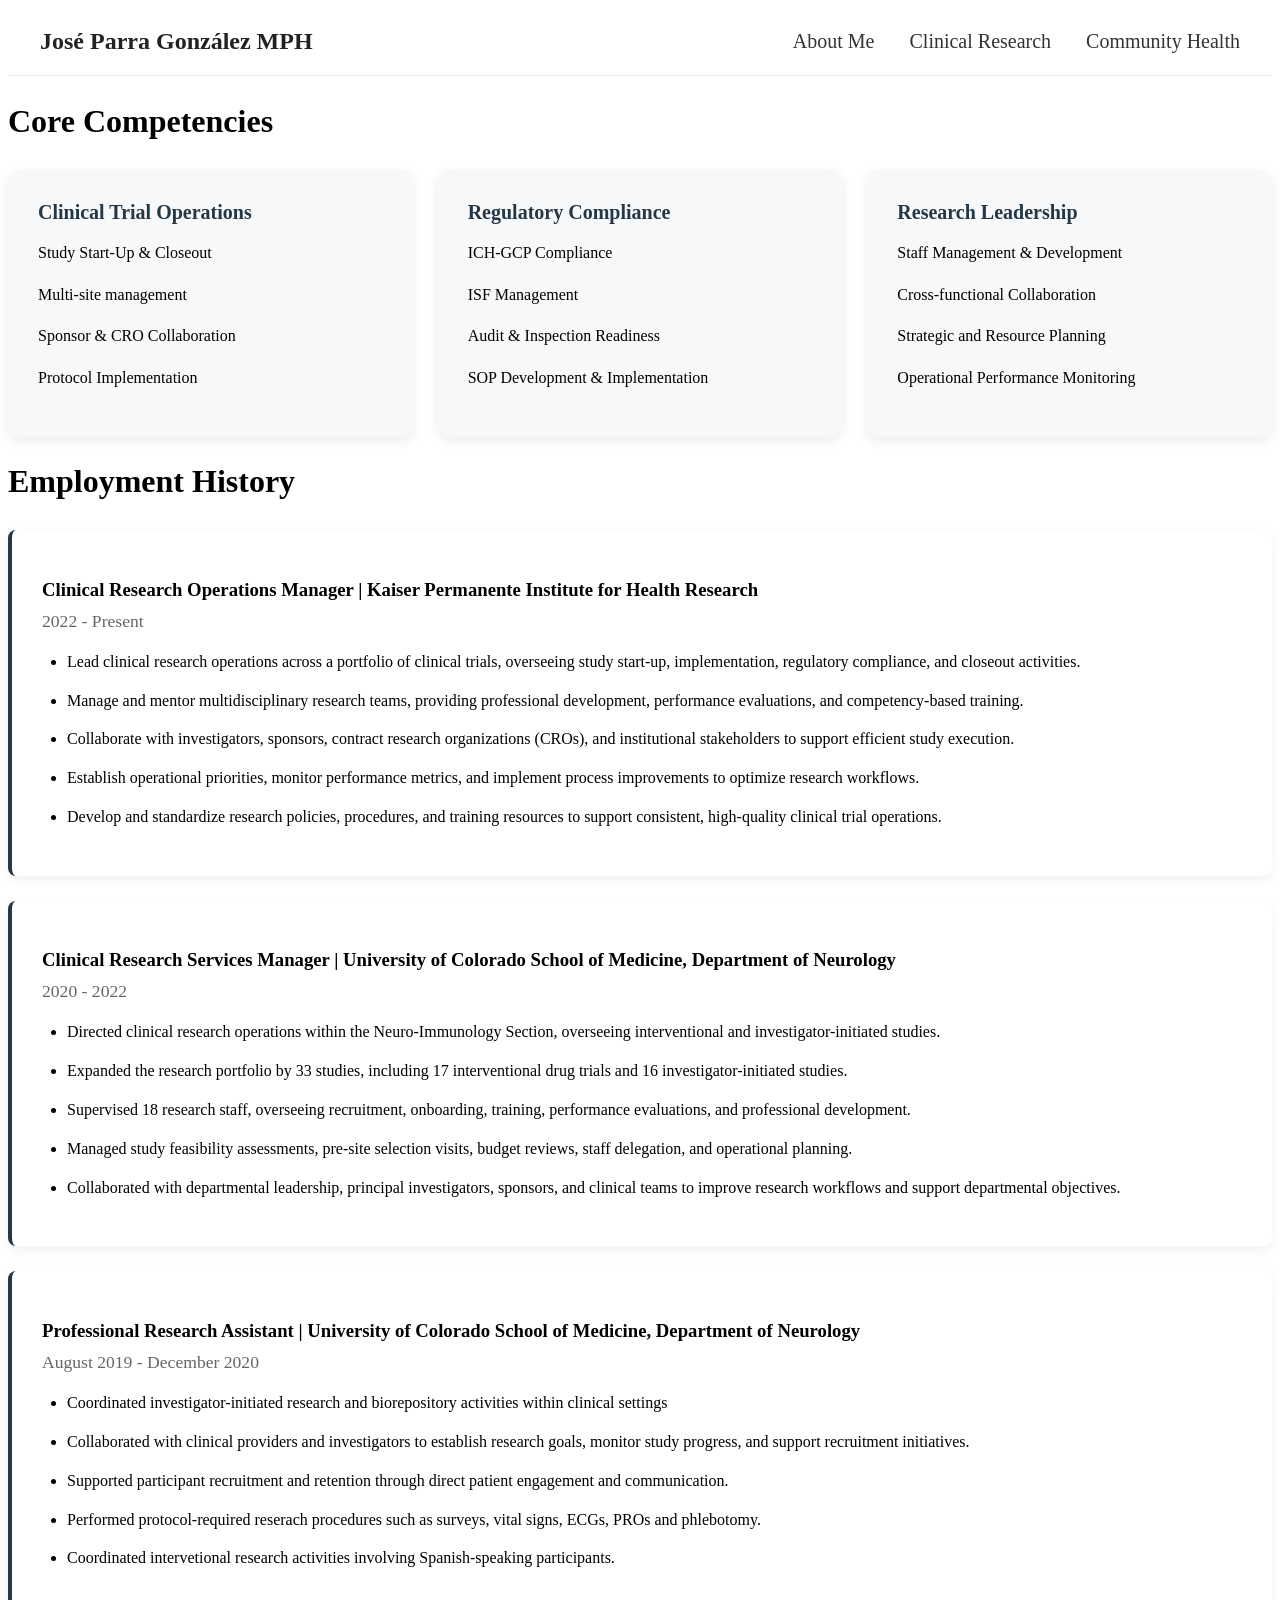
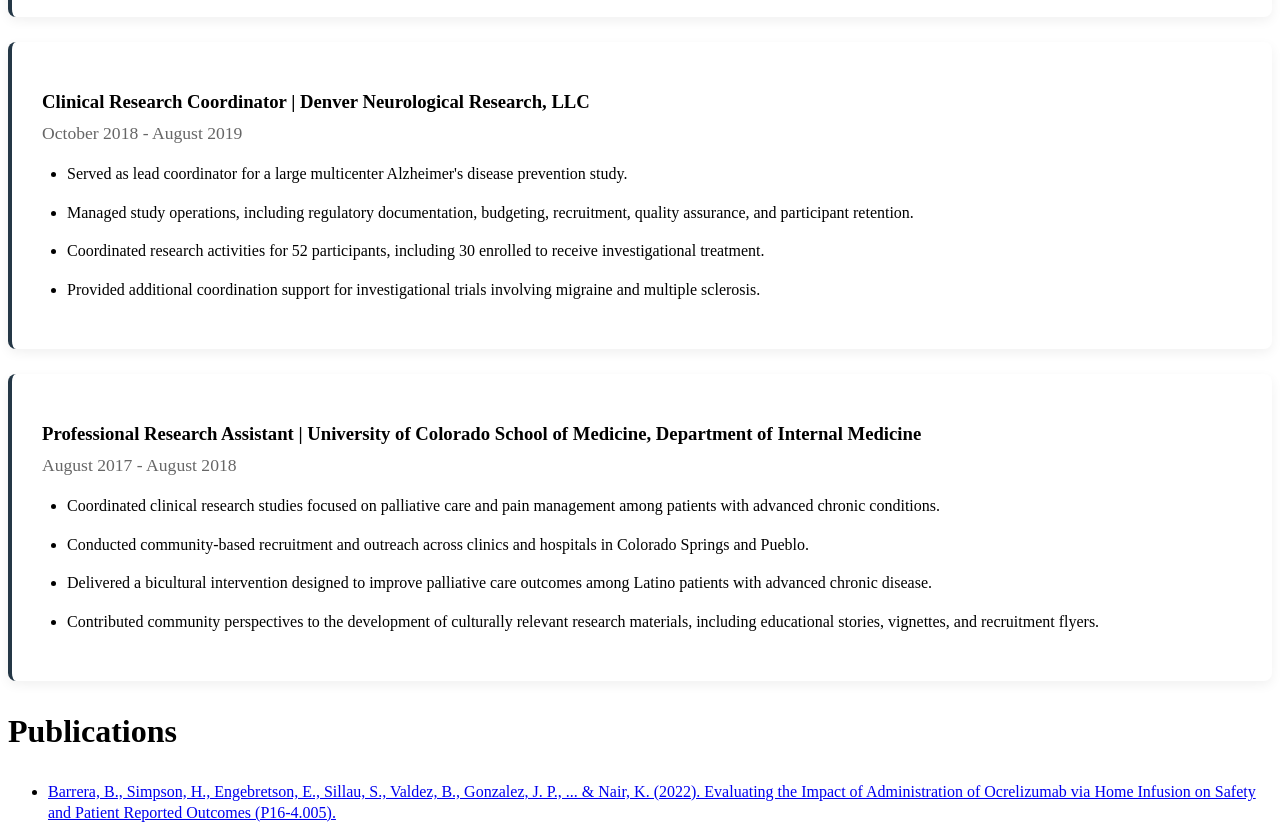
==== clinical.html @ 6e9a09c0 "Initial website" ====
<!DOCTYPE html>
<html lang="en">
<head>
    <meta charset="UTF-8">
    <meta name="viewport" content="width=device-width, initial-scale=1.0">
    <title>Clinical Research</title>
     <link rel=stylesheet href="styles.css">
</head>
<body>
    <header class="site-header">
    <nav class="navbar">

        <!-- Website Name -->
        <a href="index.html" class="nav-logo">José Parra González MPH</a>

        <!-- Mobile Hamburger Button -->
        <button class="menu-toggle" aria-label="Toggle navigation"
                aria-expanded="false" aria-controls="nav-links">
            ☰
        </button>

        <!-- Navigation Links -->
        <ul class="nav-links" id="nav-links">
            <li><a href="index.html">About Me</a></li>
            <li><a href="clinical.html">Clinical Research</a></li>
            <li><a href="publichealth.html">Community Health</a></li>
          
        </ul>
    </nav>
</header>
<main>
    <section class="core-competencies">
        <h2> Core Competencies </h2>
        <div class="competencies-grid">
            <div class="competency-card">
                <h2> Clinical Trial Operations</h2>
                <p> Study Start-Up & Closeout </p>
                <p> Multi-site management</p>
                <p> Sponsor & CRO Collaboration</p>
                <p> Protocol Implementation</p>
            </div>
            <div class="competency-card">
                <h2>Regulatory Compliance</h2>
                <p> ICH-GCP Compliance</p>
                <p> ISF Management</p>
                <p> Audit & Inspection Readiness</p>
                <p> SOP Development & Implementation</p>
            </div>
            <div class="competency-card">
                <h2> Research Leadership</h2>
                <p> Staff Management & Development</p>
                <p> Cross-functional Collaboration</p>
                <p> Strategic and Resource Planning</p>
                <p> Operational Performance Monitoring</p>
            </div>
        </div>
    </section>
    <section class="experience-section">
        <h2> Employment History</h2>
        <div class="experience-card">
            <h3> Clinical Research Operations Manager | Kaiser Permanente Institute for Health Research</h3>
            <span>2022 - Present </span>
            <ul>
                <li>
                    Lead clinical research operations across a portfolio of 
                    clinical trials, overseeing study start-up, implementation, regulatory compliance, and closeout activities.
                </li>
                <li>
                    Manage and mentor multidisciplinary research teams, 
                    providing professional development, performance evaluations, 
                    and competency-based training.
                </li>
                <li>
                    Collaborate with investigators, 
                    sponsors, contract research organizations (CROs), and 
                    institutional stakeholders to support efficient study execution.
                </li>
                <li>
                    Establish operational priorities, monitor performance metrics, 
                    and implement process improvements to optimize research workflows.
                </li>
                <li>
                    Develop and standardize research policies, 
                    procedures, and training resources to support 
                    consistent, high-quality clinical trial operations.
                </li>
            </ul>
        </div>
        <div class="experience-card">
            <h3> Clinical Research Services Manager | University of Colorado School of Medicine, Department of Neurology</h3>
            <span> 2020 - 2022 </span>
            <ul>
                <li>
                    Directed clinical research operations within
                    the Neuro-Immunology Section, overseeing
                    interventional and investigator-initiated studies.
                </li>
                <li>
                    Expanded the research portfolio by 33 studies,
                    including 17 interventional drug trials and
                    16 investigator-initiated studies.
                </li>
                <li>
                    Supervised 18 research staff, overseeing
                    recruitment, onboarding, training, performance
                    evaluations, and professional development.
                </li>
                <li>
                    Managed study feasibility assessments,
                    pre-site selection visits, budget reviews,
                    staff delegation, and operational planning. 
                </li>
                <li>
                    Collaborated with departmental leadership,
                    principal investigators, sponsors, and clinical
                    teams to improve research workflows and
                    support departmental objectives.
                </li>
            </ul>
        </div>
        <div class="experience-card">
            <h3> Professional Research Assistant | University of Colorado School of Medicine, Department of Neurology</h3>
            <span> August 2019 - December 2020</span>
            <ul> 
                <li> 
                    Coordinated investigator-initiated research
                    and biorepository activities within
                    clinical settings
                </li>
                <li>
                    Collaborated with clinical providers and
                    investigators to establish research goals,
                    monitor study progress, and support
                    recruitment initiatives.
                </li>
                <li> 
                    Supported participant recruitment and retention through direct 
                    patient engagement and communication.
                </li>
                <li>
                    Performed protocol-required reserach procedures such as surveys,
                    vital signs, ECGs, PROs and phlebotomy.
                </li>
                <li>
                    Coordinated intervetional research activities involving
                    Spanish-speaking participants.
                </li>
            </ul>
        </div>
        <div class="experience-card">
            <h3> Clinical Research Coordinator | Denver Neurological Research, LLC </h3>
            <span> October 2018 - August 2019 </span>
            <ul> 
                <li>
                    Served as lead coordinator for a large
                    multicenter Alzheimer's disease
                    prevention study.
                </li>
                <li> 
                    Managed study operations, including
                    regulatory documentation, budgeting,
                    recruitment, quality assurance, and
                    participant retention.
                </li>
                <li> 
                    Coordinated research activities for
                    52 participants, including 30 enrolled
                    to receive investigational treatment.               
                </li>
                <li>
                    Provided additional coordination support
                    for investigational trials involving
                    migraine and multiple sclerosis.
                </li>
            </ul>
        </div>
            <div class="experience-card">
                <h3>Professional Research Assistant | University of Colorado School of Medicine, Department of Internal Medicine </h3>
                <span> August 2017 - August 2018 </span>
                <ul> 
                    <li>
                    Coordinated clinical research studies
                    focused on palliative care and pain
                    management among patients with
                    advanced chronic conditions.
                    </li>
                    <li> 
                    Conducted community-based recruitment
                    and outreach across clinics and hospitals
                    in Colorado Springs and Pueblo.
                    </li>
                    <li> 
                    Delivered a bicultural intervention
                    designed to improve palliative care
                    outcomes among Latino patients
                    with advanced chronic disease.
                    </li>
                    <li>
                    Contributed community perspectives
                    to the development of culturally
                    relevant research materials,
                    including educational stories,
                    vignettes, and recruitment flyers.
                    </li>
                </ul>
            </div>
        </div>
    </section>
    <section class="publications">
        <h3> Publications</h3>
        <ul>
            <li>
                <a href="https://www.neurology.org/doi/abs/10.1212/WNL.98.18_supplement.3018" target="_blank" rel="noopener noreferrer"> Barrera, B., Simpson, H., Engebretson, E., Sillau, S., Valdez, B., Gonzalez, J. P., ... & Nair, K. (2022). Evaluating the Impact of Administration of Ocrelizumab via Home Infusion on Safety and Patient Reported Outcomes (P16-4.005). 
            </li>
        </ul>
    </section>
</main>
</body>
</html>
---- styles.css ----
/* NAVIGATION BAR */

.site-header {
    width: 100%;
    background-color: #ffffff;
    border-bottom: 1px solid #e5e5e5;
    position: sticky;
    top: 0;
    z-index: 1000;
}

.navbar {
    max-width: 1200px;
    margin: 0 auto;
    padding: 20px 30px;

    display: flex;
    justify-content: space-between;
    align-items: center;
}   

/* WEBSITE NAME */

.nav-logo {
    font-size: 24px;
    font-weight: 700;
    color: #222;
    text-decoration: none;
}

/* NAVIGATION LINKS */

.nav-links {
    display: flex;
    align-items: center;
    gap: 35px;

    list-style: none;
    margin: 0;
    padding: 0;
}

.nav-links a {
    text-decoration: none;
    color: #333;
    font-size: 20px;
    font-weight: 500;
    transition: color 0.3s ease;
}

.nav-links a:hover {
    color: #0077b6;
}

/* HAMBURGER BUTTON */

.menu-toggle {
    display: none;
    background: none;
    border: none;
    font-size: 28px;
    cursor: pointer;
}

/* MOBILE NAVIGATION */

@media (max-width: 768px) {

    .navbar {
        padding: 15px 20px;
        flex-wrap: wrap;
    }

    .menu-toggle {
        display: block;
    }

    .nav-links {
        display: none;
        flex-direction: column;
        align-items: flex-start;
        gap: 20px;

        width: 100%;
        padding: 20px 0;
    }

    .nav-links.active {
        display: flex;
    }
}
.professional-summary {
    width: 100%;
    padding: 40px 5% 10px;
    box-sizing: border-box;

}
.prof-container {
    display: grid;
    grid-template-columns: 1fr 1fr;
    align-items: center;
    gap: 50px;
    max-width: 1200px;
    margin: 0 auto;
}
.prof-text {
    text-align: left;
}
.prof-text h1 {
    font-size: 2.3rem;
    margin-bottom: 20px;
}
.prof-text p {
    font-size: 1.1rem;
    line-height: 1.8;
    margin-bottom: 15px;

}
.picture {
    width: 100%;
}
.picture img{
    width: 100%;
    max-width: 450px;
    height: auto;
    display: block;
    border-radius: 12px;
}
.education {
    width: 100%;
    padding: 10px 5%;
    background-color: white;
    box-sizing: border-box;
}
.education-container {
    max-width: 1200px;
    margin: 0 auto;
}
.education-container h1 {
    font-size: 2.3rem;
    margin-bottom: 20px;
    color: #243746
}
.education-grid {
    display: grid;
    grid-template-columns: repeat(3, 1fr);
    gap: 25px;
    max-width: 1200px;
    margin: 0 auto;
}
.education-card {
    background-color: white;
    padding: 30px;
    border-radius: 10px;
    border-left: 4px solid #2c6675;
    box-shadow: 0 4px 12px rgba(0,0,0,0.6);
    transition: transform 0.3s ease;
}
.education-card:hover {
    transform: translateY(-5px);
}
.education-year {
    display: block;
    font-size: 1.2rem;
    font-weight: 600;
    color: #2c6675;
    margin-bottom: 15px;
}
.education-card h2 {
    font-size: 1.3rem;
    margin-bottom: 10px;
    color:#243746
}
.education-card h3{
    font-size: 1rem;
    margin-bottom: 15px;
    font-weight: 500;
    color: #555;
}
.education-card p{
    font-size: 0.95rem;
    line-height: 1.7;
    color: #666
}
@media (max-width: 768px) {

    .education {
        padding: 50px 20px;
    }

    .education-grid {
        grid-template-columns: 1fr;
        gap: 20px;
    }

    .education-container h2 {
        font-size: 1.8rem;
    }

    .education-card {
        padding: 25px;
    }
}
/* MY INTERESTS SECTION */

.interests-section {
    width: 100%;
    padding: 60px 5%;
    box-sizing: border-box;
    background-color: white;
}

.interests-container {
    max-width: 1200px;
    margin: 0 auto;
}

/* HEADING */

.interests-container h2 {
    font-size: 2.3rem;
    color: #243746;
    margin-bottom: 20px;
}

/* INTRODUCTION */

.interests-intro {
    max-width: 800px;
    font-size: 1.1rem;
    line-height: 1.8;
    margin-bottom: 40px;
    color: #555;
}

/* GRID */

.interests-grid {
    display: grid;
    grid-template-columns: repeat(4, minmax(0, 1fr));
    gap: 25px;
}

/* CARDS */

.interest-card {
    background-color: white;
    border-radius: 12px;
    overflow: hidden;
    box-shadow: 0 4px 12px rgba(0, 0, 0, 0.10);
    transition: transform 0.3s ease;
}

.interest-card:hover {
    transform: translateY(-5px);
}

/* IMAGES */

.interest-card img {
    width: 100%;
    height: 200px;
    object-fit: cover;
    display: block;
}

/* TEXT CONTENT */

.interest-content {
    padding: 25px;
}

.interest-content h3 {
    font-size: 1.3rem;
    color: #243746;
    margin-bottom: 15px;
}

.interest-content p {
    font-size: 1rem;
    line-height: 1.7;
    color: #555;
}
.core-competencies h2 {
    font-size: 2rem;
    margin-bottom: 30px;
}
.competencies-grid {
   display: grid;

    grid-template-columns: repeat(3, minmax(0, 1fr));
    gap: 25px;
    align-items: stretch;
}
.competency-card {
    background: #f7f8fa;
    padding: 15px 30px 30px;
    border-radius: 12px;
    box-shadow: 0 4px 12px rgba(0, 0, 0, 0.08);
    margin-top: 0;
}
.competency-card h2 {
    margin-bottom: 8px;
    font-size: 20px;
    color: #243746
}
.competency-card p{
    line-height: 1.6;
}
.experience-section h2 {
    font-size: 2rem;
    margin-bottom: 30px;
}
.experience-card {
    padding: 30px;
    margin-bottom: 25px;
    background: #ffffff;
    border-left: 4px solid #243746;
    box-shadow: 0 4px 12px rgba(0, 0, 0, 0.06);
    border-radius: 8px;
}
.experience-card h3 {
    margin-bottom: 10px;
}
.experience-card span {
    color: #666;
    font-size: 1.1rem;
}
.experience-card p{
    margin-top: 20px;
    line-height: 1.8;
    font-size: 10px;
}
.experience-card ul {
    padding-left: 25px;
    margin-top: 20px;
}

.experience-card li {
    line-height: 1.3;
    margin-bottom: 18px;
}
/* TABLET */
@media (max-width: 900px) {
    .competencies-grid {
        grid-template-columns: repeat(2, 1fr);
    }
}

/* MOBILE */

@media (max-width: 600px) {

    .competencies-grid {
        grid-template-columns: 1fr;
    }
    .competency-card,
    .experience-card {
        padding: 22px;
    }

}
.publications h3 {
    font-size: 2rem;
}
.publications li {
    line-height: 1.3;
}
/* PUBLIC HEALTH PROJECTS */

.public-health-projects {
    width: 100%;
    max-width: 1400px;
    margin: 40px 0;
    padding: 20px 40px;
    padding-left: 0;
    box-sizing: border-box;
    text-align: left;
}
/* SECTION HEADING */

.public-health-projects h2 {
    font-size: 32px;
    color: black;
    margin-bottom: 40px;
}

/* PROJECTS CONTAINER */

.projects-container {
    display: flex;
    flex-direction: column;
}

/* INDIVIDUAL PROJECT */

.project-card {
    display: grid;
    grid-template-columns: 1.5fr 1fr;
    gap: 50px;
    align-items: center;

    padding: 40px 0;
    border-bottom: 1px solid #ddd;
}

/* PROJECT TEXT */

.project-content {
    min-width: 0;
}

.project-year {
    display: block;
    font-size: 16px;
    font-weight: 600;
    color: #777;
    margin-bottom: 12px;
}

.project-content h3 {
    font-size: 26px;
    color: #333;
    margin-bottom: 20px;
}

.project-content p {
    font-size: 17px;
    line-height: 1.8;
    color: #555;
    max-width: 650px;
}

/* PROJECT IMAGE */

.project-image {
    width: 100%;
}

.project-image img {
    width: 100%;
    height: 250px;
    object-fit: cover;
    border-radius: 10px;
    display: block;
}

/* REMOVE LAST DIVIDER */

.project-card:last-child {
    border-bottom: none;
}
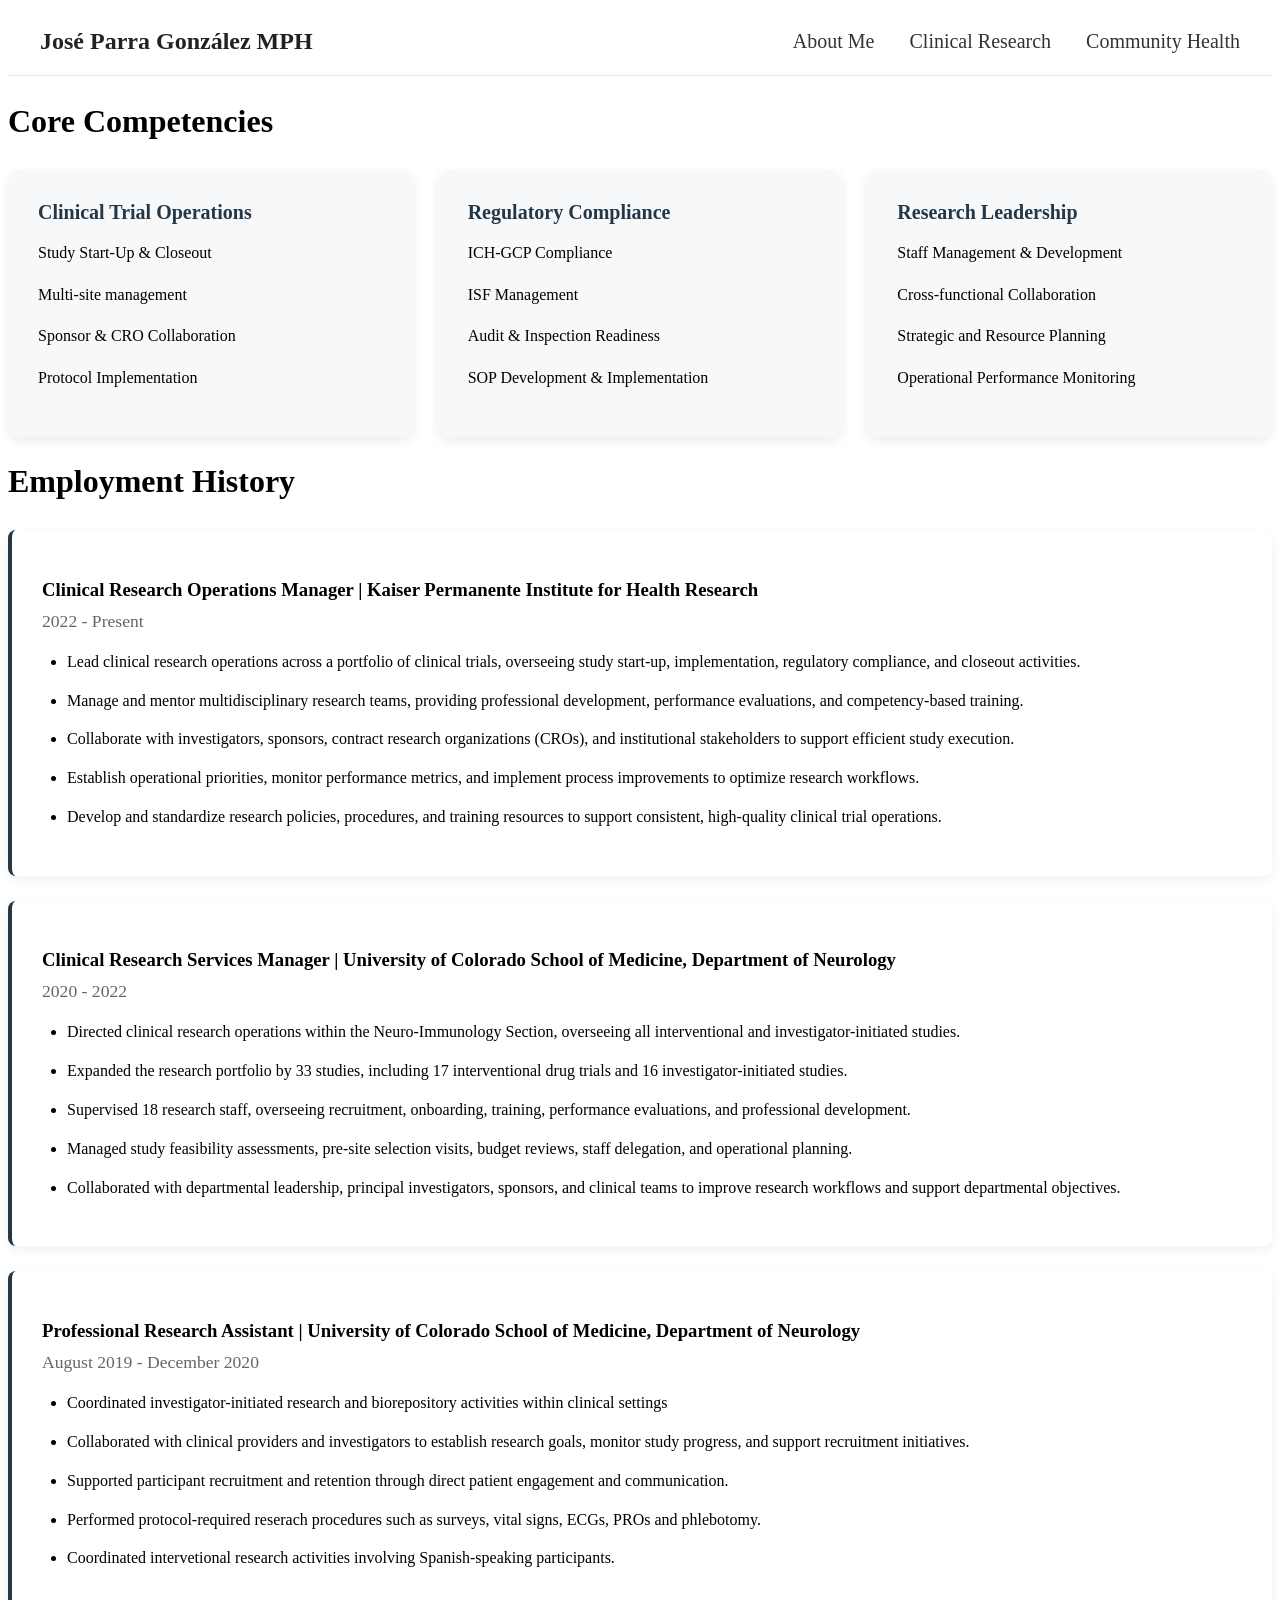
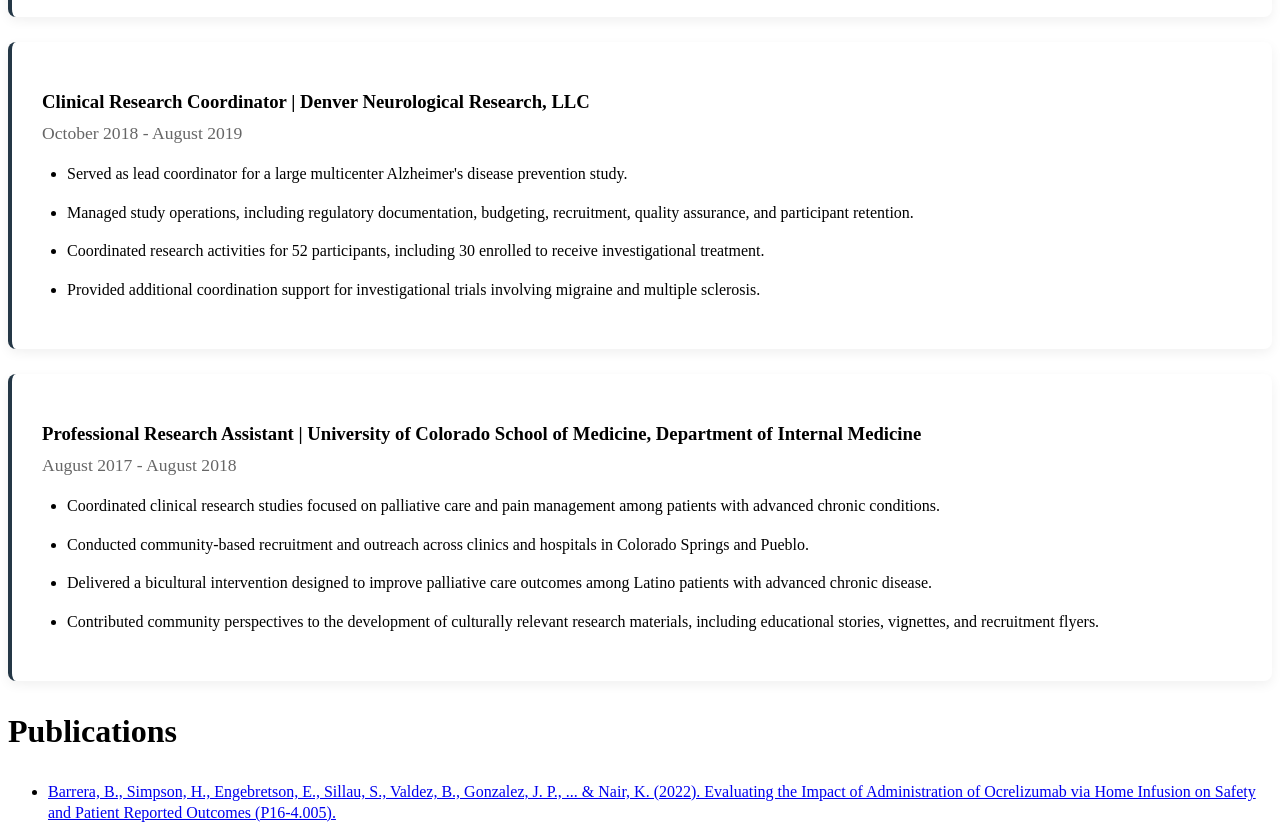
==== commit 41a4b878: "mobile mobile phone fix" ====
--- a/clinical.html
+++ b/clinical.html
@@ -93,7 +93,7 @@
                 <li>
                     Directed clinical research operations within
                     the Neuro-Immunology Section, overseeing
-                    interventional and investigator-initiated studies.
+                    all interventional and investigator-initiated studies.
                 </li>
                 <li>
                     Expanded the research portfolio by 33 studies,
@@ -215,5 +215,6 @@
         </ul>
     </section>
 </main>
+<script src="script.js"></script>
 </body>
 </html>
--- a/styles.css
+++ b/styles.css
@@ -449,4 +449,53 @@
 
 .project-card:last-child {
     border-bottom: none;
+}
+@media (max-width: 768px) {
+
+    .navbar {
+        display: flex;
+        justify-content: space-between;
+        align-items: center;
+        position: relative;
+        padding: 15px 20px;
+    }
+
+    .nav-logo {
+        font-size: 18px;
+    }
+
+    .menu-toggle {
+        display: block;
+        cursor: pointer;
+        z-index: 1001;
+    }
+
+    .nav-links {
+        display: none;
+        position: absolute;
+        top: 100%;
+        left: 0;
+        width: 100%;
+        background: white;
+        flex-direction: column;
+        align-items: center;
+        gap: 0;
+        padding: 15px 0;
+        box-shadow: 0 8px 15px rgba(0, 0, 0, 0.1);
+        z-index: 1000;
+    }
+
+    .nav-links.active {
+        display: flex;
+    }
+
+    .nav-links li {
+        width: 100%;
+        text-align: center;
+    }
+
+    .nav-links a {
+        display: block;
+        padding: 12px 20px;
+    }
 }
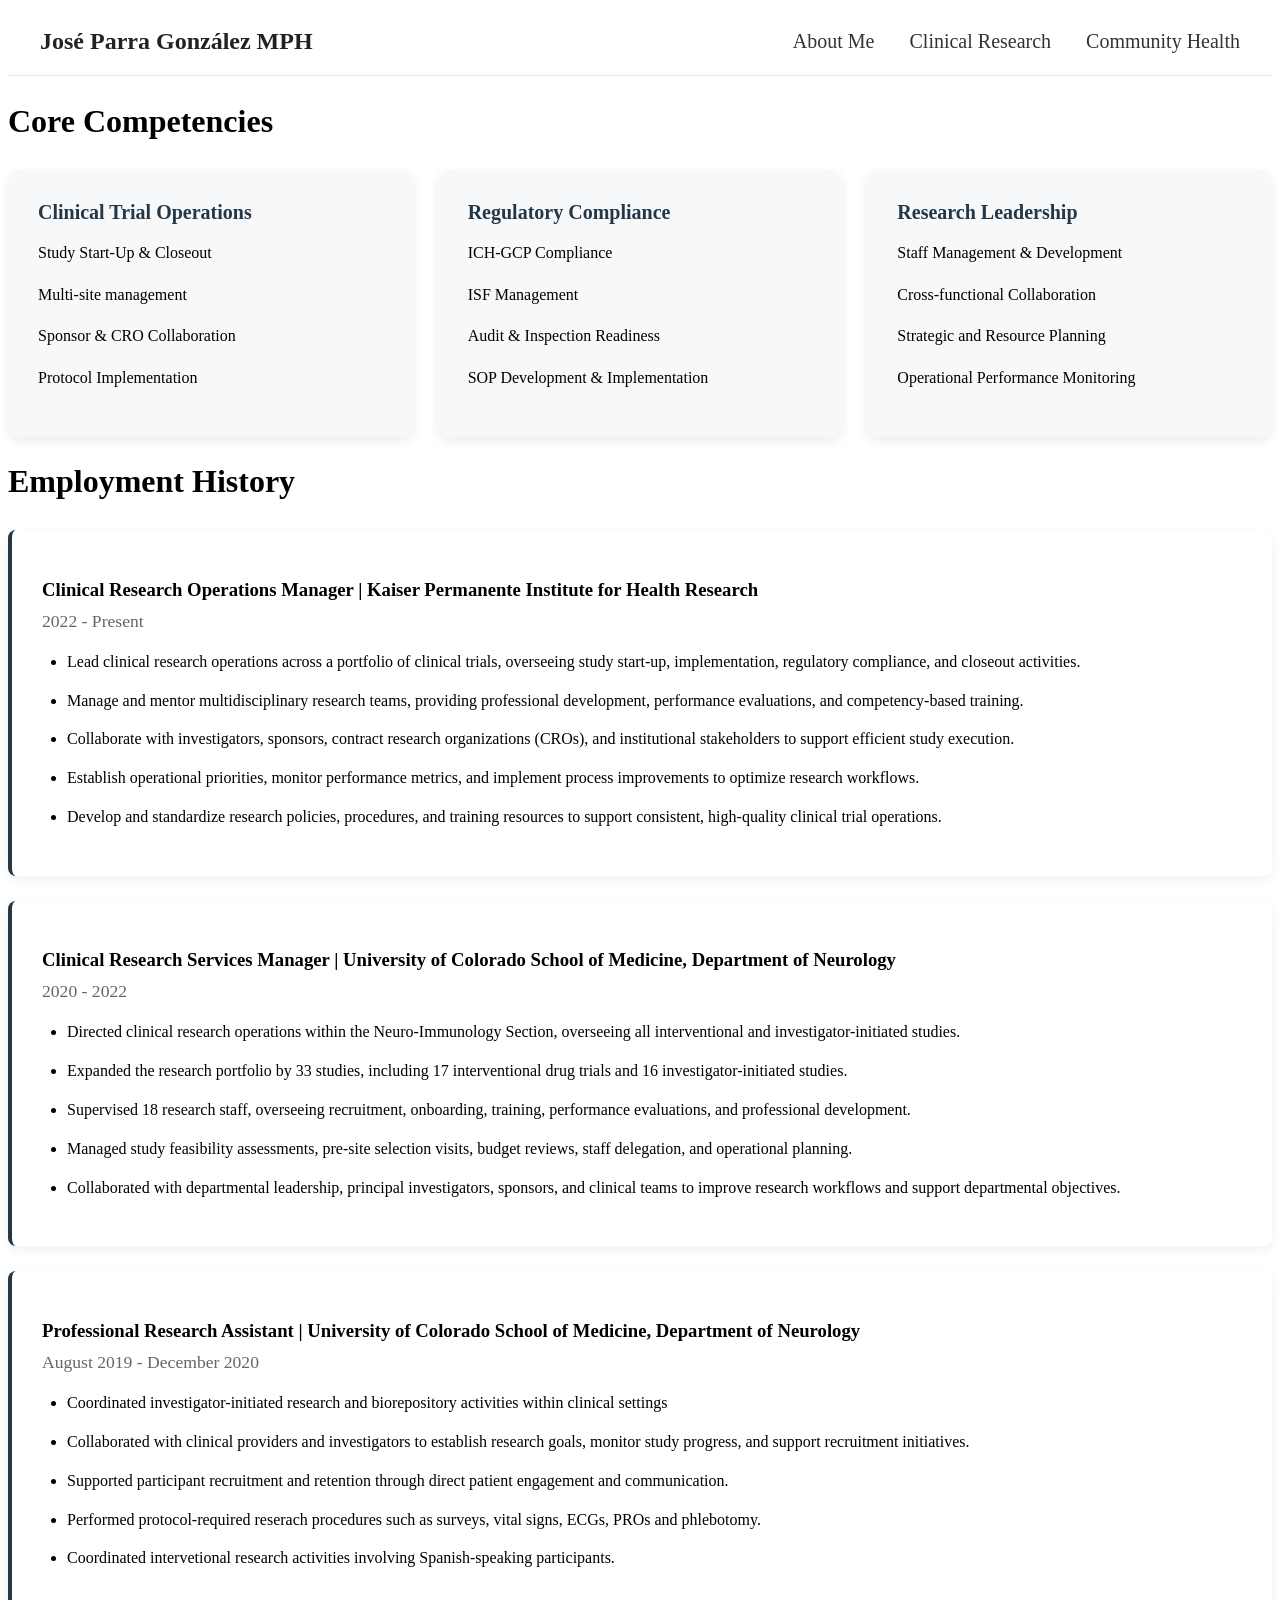
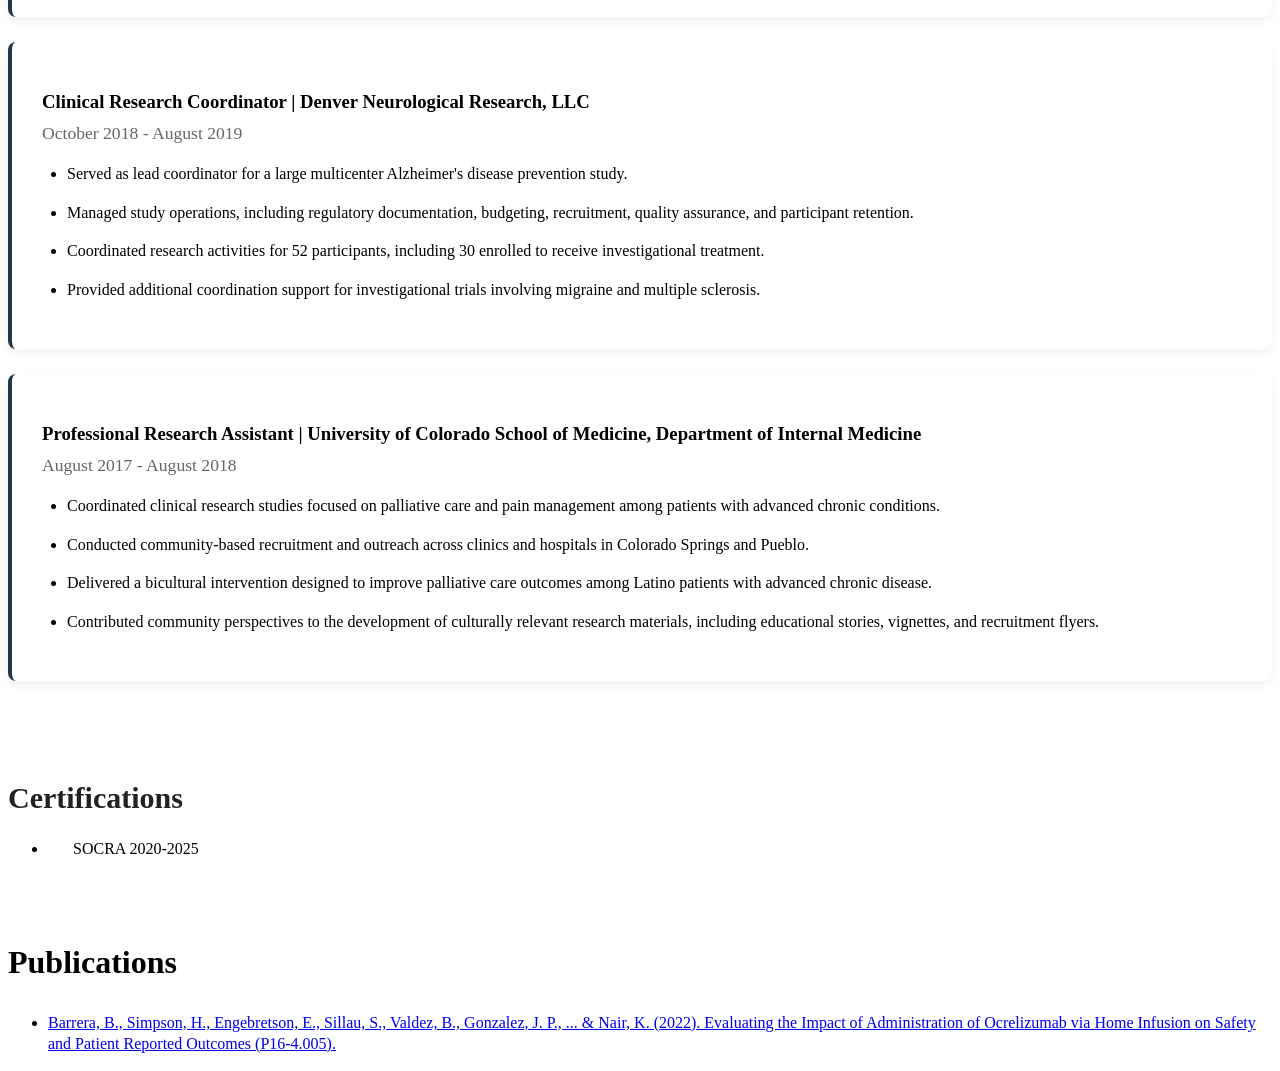
==== commit 9357cfea: "css update fixing" ====
--- a/clinical.html
+++ b/clinical.html
@@ -206,6 +206,12 @@
             </div>
         </div>
     </section>
+    <section class="certification">
+        <h3> Certifications</h3>
+        <ul>
+            <li> SOCRA 2020-2025</li>
+        </ul>
+    </section>
     <section class="publications">
         <h3> Publications</h3>
         <ul>
--- a/styles.css
+++ b/styles.css
@@ -366,72 +366,127 @@
 .publications li {
     line-height: 1.3;
 }
+
+/* =====================================
+   MY INTERESTS - MOBILE RESPONSIVE
+===================================== */
+
+@media (max-width: 768px) {
+
+    .interests-section {
+        width: 100%;
+        padding: 40px 20px;
+        box-sizing: border-box;
+    }
+
+    .interests-container {
+        width: 100%;
+        max-width: 100%;
+        margin: 0 auto;
+    }
+
+    .interests-grid {
+        display: grid;
+        grid-template-columns: 1fr;
+        gap: 25px;
+    }
+
+    .interest-card {
+        width: 100%;
+        min-width: 0;
+        box-sizing: border-box;
+        overflow: hidden;
+    }
+
+    .interest-card img {
+        width: 100%;
+        height: 220px;
+        object-fit: cover;
+        display: block;
+    }
+
+    .interest-content {
+        padding: 20px;
+    }
+
+    .interest-content h3 {
+        font-size: 1.4rem;
+        line-height: 1.3;
+    }
+
+    .interest-content p {
+        font-size: 1rem;
+        line-height: 1.7;
+        overflow-wrap: break-word;
+    }
+
+    .interests-container h2 {
+        font-size: 2rem;
+    }
+
+    .interests-intro {
+        font-size: 1rem;
+        line-height: 1.7;
+    }
+}
 /* PUBLIC HEALTH PROJECTS */
 
 .public-health-projects {
     width: 100%;
-    max-width: 1400px;
+    max-width: none;
     margin: 40px 0;
-    padding: 20px 40px;
-    padding-left: 0;
+    padding: 20px 0;
     box-sizing: border-box;
     text-align: left;
 }
+
 /* SECTION HEADING */
 
 .public-health-projects h2 {
     font-size: 32px;
     color: black;
-    margin-bottom: 40px;
-}
-
+    margin: 0 0 20px 0;
+}
 /* PROJECTS CONTAINER */
 
 .projects-container {
     display: flex;
     flex-direction: column;
-}
-
+    gap: 40px;
+}
 /* INDIVIDUAL PROJECT */
 
 .project-card {
     display: grid;
-    grid-template-columns: 1.5fr 1fr;
-    gap: 50px;
-    align-items: center;
-
-    padding: 40px 0;
+    grid-template-columns: minmax(0, 1.5fr) minmax(0, 1fr);
+    gap: 30px;
+    align-items: start;
+
+    padding: 20px 0;
     border-bottom: 1px solid #ddd;
 }
-
 /* PROJECT TEXT */
 
 .project-content {
     min-width: 0;
 }
 
+.project-content h3 {
+    font-size: 26px;
+    margin-bottom: 15px;
+}
+
 .project-year {
     display: block;
-    font-size: 16px;
-    font-weight: 600;
-    color: #777;
-    margin-bottom: 12px;
-}
-
-.project-content h3 {
-    font-size: 26px;
-    color: #333;
+    font-size: 17px;
     margin-bottom: 20px;
 }
 
 .project-content p {
     font-size: 17px;
-    line-height: 1.8;
-    color: #555;
-    max-width: 650px;
-}
-
-/* PROJECT IMAGE */
+    line-height: 1.7;
+}
+/* PROJECT IMAGES */
 
 .project-image {
     width: 100%;
@@ -439,63 +494,51 @@
 
 .project-image img {
     width: 100%;
-    height: 250px;
+    height: 300px;
     object-fit: cover;
     border-radius: 10px;
     display: block;
 }
-
-/* REMOVE LAST DIVIDER */
-
-.project-card:last-child {
+/* MOBILE PROJECT LAYOUT */
+
+@media (max-width: 768px) {
+
+    .public-health-projects {
+        padding: 20px;
+    }
+
+    .project-card {
+        grid-template-columns: 1fr;
+        gap: 25px;
+    }
+
+    .project-content h3 {
+        font-size: 22px;
+    }
+
+    .project-image img {
+        height: 220px;
+    }
+
+}
+/*==CERTIFICATION==*/
+.certification {
+    width: 100%;
+    max-width: 1400px;
+    margin: 40px 0;
+    padding: 30px 0;
+    box-sizing: border-box;
+}
+.certification li {
+    list-style-type: disc;
+    padding-left: 25px;
+    margin: 0;
+}
+.certification h3 {
+    font-size: 30px;
+    font-weight: 700;
+    color: #222;
+    margin-bottom: 25px;
+    text-decoration: none;
     border-bottom: none;
-}
-@media (max-width: 768px) {
-
-    .navbar {
-        display: flex;
-        justify-content: space-between;
-        align-items: center;
-        position: relative;
-        padding: 15px 20px;
-    }
-
-    .nav-logo {
-        font-size: 18px;
-    }
-
-    .menu-toggle {
-        display: block;
-        cursor: pointer;
-        z-index: 1001;
-    }
-
-    .nav-links {
-        display: none;
-        position: absolute;
-        top: 100%;
-        left: 0;
-        width: 100%;
-        background: white;
-        flex-direction: column;
-        align-items: center;
-        gap: 0;
-        padding: 15px 0;
-        box-shadow: 0 8px 15px rgba(0, 0, 0, 0.1);
-        z-index: 1000;
-    }
-
-    .nav-links.active {
-        display: flex;
-    }
-
-    .nav-links li {
-        width: 100%;
-        text-align: center;
-    }
-
-    .nav-links a {
-        display: block;
-        padding: 12px 20px;
-    }
 }
